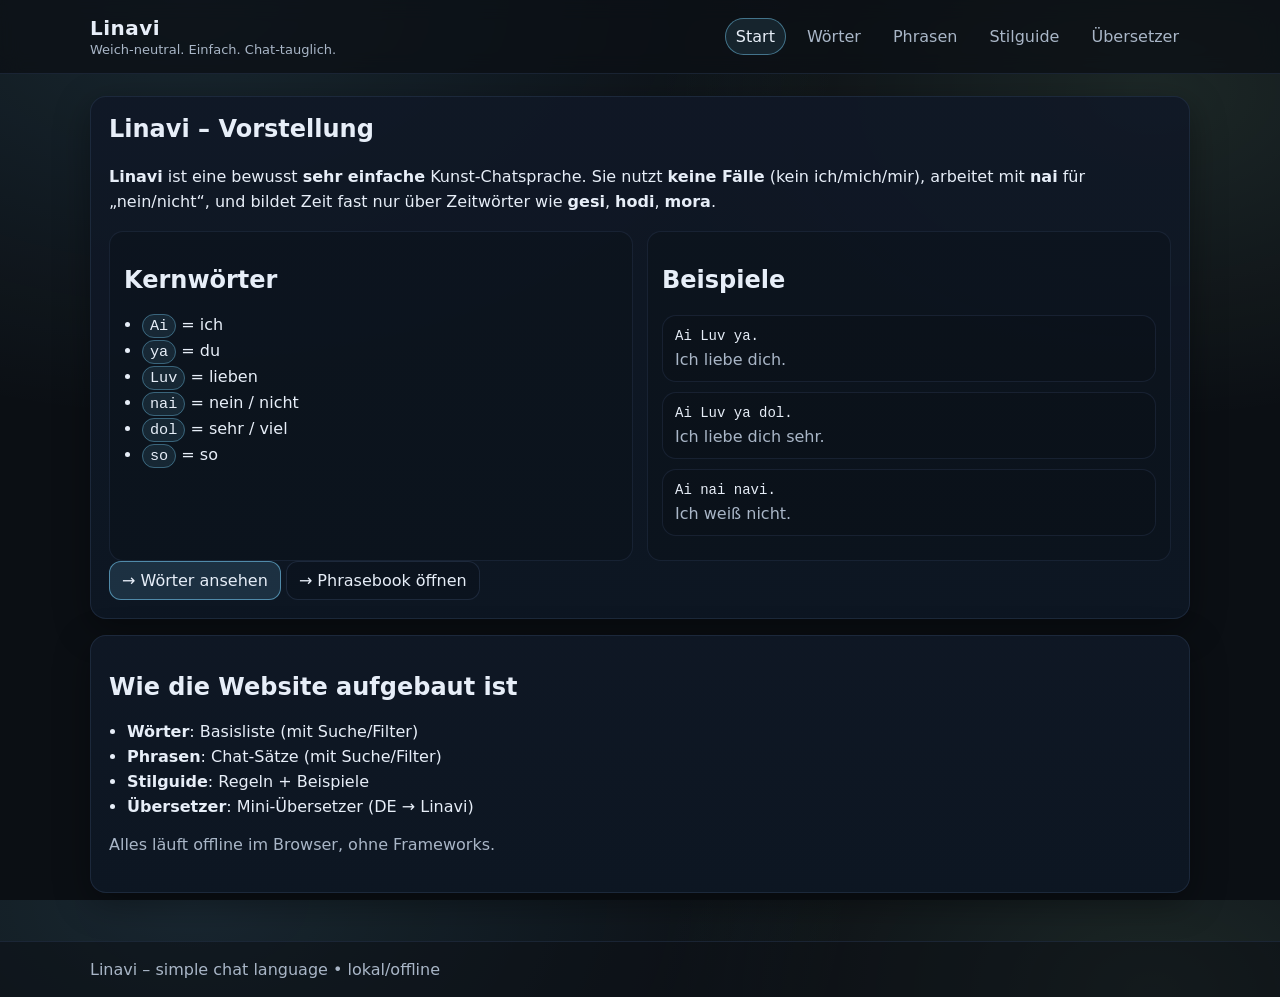
==== index.html @ 2fb3699c "Initial commit: Linavi chat language reference site Co-Authored-By: Claude Sonnet 4.6 <noreply@anthr" ====
<!doctype html>
<html lang="de">
<head>
  <meta charset="utf-8" />
  <meta name="viewport" content="width=device-width,initial-scale=1" />
  <title>Linavi – Eine weiche, einfache Chatsprache</title>
  <link rel="stylesheet" href="styles.css" />
</head>
<body>
  <header class="site-header">
    <div class="wrap">
      <div class="brand">
        <div class="logo">Linavi</div>
        <div class="tag">Weich‑neutral. Einfach. Chat‑tauglich.</div>
      </div>

      <nav class="nav">
        <a class="nav__link is-active" href="index.html">Start</a>
        <a class="nav__link" href="woerter.html">Wörter</a>
        <a class="nav__link" href="phrasen.html">Phrasen</a>
        <a class="nav__link" href="stilguide.html">Stilguide</a>
        <a class="nav__link" href="translate.html">Übersetzer</a>
      </nav>
    </div>
  </header>

  <main class="wrap">
    <section class="card hero">
      <h1>Linavi – Vorstellung</h1>
      <p>
        <strong>Linavi</strong> ist eine bewusst <strong>sehr einfache</strong> Kunst‑Chatsprache.
        Sie nutzt <strong>keine Fälle</strong> (kein ich/mich/mir), arbeitet mit <strong>nai</strong>
        für „nein/nicht“, und bildet Zeit fast nur über Zeitwörter wie <strong>gesi</strong>,
        <strong>hodi</strong>, <strong>mora</strong>.
      </p>

      <div class="grid grid--2">
        <div class="panel">
          <h2>Kernwörter</h2>
          <ul class="list">
            <li><span class="w">Ai</span> = ich</li>
            <li><span class="w">ya</span> = du</li>
            <li><span class="w">Luv</span> = lieben</li>
            <li><span class="w">nai</span> = nein / nicht</li>
            <li><span class="w">dol</span> = sehr / viel</li>
            <li><span class="w">so</span> = so</li>
          </ul>
        </div>

        <div class="panel">
          <h2>Beispiele</h2>
          <div class="example">
            <div class="example__src">Ai Luv ya.</div>
            <div class="example__gloss">Ich liebe dich.</div>
          </div>
          <div class="example">
            <div class="example__src">Ai Luv ya dol.</div>
            <div class="example__gloss">Ich liebe dich sehr.</div>
          </div>
          <div class="example">
            <div class="example__src">Ai nai navi.</div>
            <div class="example__gloss">Ich weiß nicht.</div>
          </div>
        </div>
      </div>

      <div class="cta">
        <a class="btn" href="woerter.html">→ Wörter ansehen</a>
        <a class="btn btn--ghost" href="phrasen.html">→ Phrasebook öffnen</a>
      </div>
    </section>

    <section class="card">
      <h2>Wie die Website aufgebaut ist</h2>
      <ul class="list">
        <li><strong>Wörter</strong>: Basisliste (mit Suche/Filter)</li>
        <li><strong>Phrasen</strong>: Chat‑Sätze (mit Suche/Filter)</li>
        <li><strong>Stilguide</strong>: Regeln + Beispiele</li>
        <li><strong>Übersetzer</strong>: Mini‑Übersetzer (DE → Linavi)</li>
      </ul>
      <p class="muted">Alles läuft offline im Browser, ohne Frameworks.</p>
    </section>
  </main>

  <footer class="site-footer">
    <div class="wrap">
      <span class="muted">Linavi – simple chat language • lokal/offline</span>
    </div>
  </footer>

  <script src="app.js"></script>
</body>
</html>
---- styles.css ----
:root{
  --bg:#0b0f14;
  --card:#101826;
  --card2:#0e1724;
  --text:#e7eef8;
  --muted:#a9b6c7;
  --line:#233146;
  --accent:#7bd6ff;
  --accent2:#b7ffcf;

  --radius:16px;
  --shadow: 0 10px 35px rgba(0,0,0,.35);
  --mono: ui-monospace, SFMono-Regular, Menlo, Monaco, Consolas, "Liberation Mono", "Courier New", monospace;
  --sans: ui-sans-serif, system-ui, -apple-system, Segoe UI, Roboto, Arial, "Noto Sans", "Liberation Sans", sans-serif;
}

*{ box-sizing:border-box; }
html,body{ height:100%; }
body{
  margin:0;
  font-family:var(--sans);
  background: radial-gradient(1100px 700px at 15% 0%, rgba(123,214,255,.12), transparent 60%),
              radial-gradient(900px 600px at 90% 10%, rgba(183,255,207,.10), transparent 55%),
              var(--bg);
  color:var(--text);
}

.wrap{
  width:min(1100px, 92vw);
  margin:0 auto;
}

.site-header{
  position:sticky;
  top:0;
  z-index:20;
  backdrop-filter: blur(10px);
  background: rgba(11,15,20,.75);
  border-bottom: 1px solid rgba(35,49,70,.6);
}

.site-header .wrap{
  padding:16px 0;
  display:flex;
  align-items:center;
  justify-content:space-between;
  gap:16px;
  flex-wrap:wrap;
}

.brand{ display:flex; flex-direction:column; gap:2px; }
.logo{
  font-weight:800;
  letter-spacing:.5px;
  font-size:20px;
}
.tag{ color:var(--muted); font-size:13px; }

.nav{ display:flex; gap:10px; flex-wrap:wrap; }
.nav__link{
  color:var(--muted);
  text-decoration:none;
  padding:8px 10px;
  border:1px solid transparent;
  border-radius:999px;
}
.nav__link:hover{
  color:var(--text);
  border-color: rgba(35,49,70,.8);
  background: rgba(16,24,38,.45);
}
.nav__link.is-active{
  color:var(--text);
  border-color: rgba(123,214,255,.45);
  background: rgba(123,214,255,.10);
}

main.wrap{ padding: 22px 0 32px; }

.card{
  background: linear-gradient(180deg, rgba(16,24,38,.92), rgba(14,23,36,.92));
  border:1px solid rgba(35,49,70,.7);
  border-radius: var(--radius);
  box-shadow: var(--shadow);
  padding:18px;
  margin: 0 0 16px 0;
}

.hero h1{ margin-top:0; }
h1,h2,h3{ line-height:1.2; }
p{ line-height:1.6; }

.muted{ color:var(--muted); }
.small{ font-size: 13px; }

.grid{ display:grid; gap:14px; }
.grid--2{ grid-template-columns: repeat(2, minmax(0,1fr)); }
@media (max-width: 860px){
  .grid--2{ grid-template-columns: 1fr; }
}

.panel{
  background: rgba(11,15,20,.35);
  border: 1px solid rgba(35,49,70,.55);
  border-radius: 14px;
  padding: 14px;
}

.list{ margin: 10px 0 0; padding-left: 18px; }
.list li{ margin: 6px 0; }

.w{
  font-family: var(--mono);
  font-size: .95em;
  padding: 2px 7px;
  border-radius: 999px;
  border: 1px solid rgba(123,214,255,.35);
  background: rgba(123,214,255,.10);
  color: var(--text);
}

.example{
  border: 1px solid rgba(35,49,70,.55);
  background: rgba(11,15,20,.25);
  border-radius: 14px;
  padding: 12px;
  margin: 10px 0;
}
.example__src{
  font-family: var(--mono);
  font-size: 14px;
}
.example__gloss{ color: var(--muted); margin-top: 6px; }

.controls{
  display:flex;
  gap:10px;
  flex-wrap:wrap;
  margin: 12px 0;
}
.input, .select{
  background: rgba(11,15,20,.35);
  border: 1px solid rgba(35,49,70,.75);
  color: var(--text);
  padding: 10px 12px;
  border-radius: 12px;
  outline: none;
}
.input{ flex: 1 1 260px; }
.select{ flex: 0 0 220px; }
.input:focus, .select:focus{
  border-color: rgba(123,214,255,.55);
  box-shadow: 0 0 0 3px rgba(123,214,255,.12);
}

.table-wrap{ overflow:auto; border-radius: 14px; border:1px solid rgba(35,49,70,.55); }
.table{
  width:100%;
  border-collapse:collapse;
  min-width: 720px;
}
.table th, .table td{
  text-align:left;
  padding: 12px 12px;
  border-bottom: 1px solid rgba(35,49,70,.45);
}
.table th{
  position:sticky;
  top:0;
  background: rgba(16,24,38,.95);
  font-size: 13px;
  color: var(--muted);
}
.table td:nth-child(1){ font-family: var(--mono); }
.table tr:hover td{ background: rgba(123,214,255,.06); }

.phrase-list{
  display:grid;
  gap: 10px;
}
.phrase{
  border: 1px solid rgba(35,49,70,.55);
  background: rgba(11,15,20,.25);
  border-radius: 14px;
  padding: 12px;
}
.phrase__top{
  display:flex;
  justify-content:space-between;
  gap:12px;
  flex-wrap:wrap;
}
.phrase__src{
  font-family: var(--mono);
}
.phrase__sec{
  color: var(--muted);
  font-size: 12px;
  border: 1px solid rgba(35,49,70,.6);
  padding: 2px 8px;
  border-radius: 999px;
}
.phrase__gloss{ color: var(--muted); margin-top: 8px; line-height:1.5; }
.phrase__actions{ margin-top: 10px; display:flex; gap:8px; flex-wrap:wrap; }

.btn{
  border: 1px solid rgba(123,214,255,.55);
  background: rgba(123,214,255,.14);
  color: var(--text);
  padding: 9px 12px;
  border-radius: 12px;
  cursor:pointer;
  text-decoration:none;
  display:inline-block;
}
.btn:hover{ background: rgba(123,214,255,.20); }
.btn--ghost{
  border-color: rgba(35,49,70,.75);
  background: rgba(11,15,20,.25);
}
.btn--ghost:hover{
  border-color: rgba(123,214,255,.35);
  background: rgba(123,214,255,.08);
}

.row{
  display:flex;
  align-items:center;
  justify-content:space-between;
  gap:12px;
  flex-wrap:wrap;
}
.row h1{ margin: 0; }
.row__right{ display:flex; gap:10px; flex-wrap:wrap; }

.site-footer{
  border-top: 1px solid rgba(35,49,70,.6);
  padding: 18px 0;
  background: rgba(11,15,20,.55);
}

.prose h2{ margin-top: 18px; }
.prose .rule{
  border-left: 3px solid rgba(183,255,207,.55);
  padding-left: 12px;
  margin: 12px 0;
}
.code{
  font-family: var(--mono);
  background: rgba(11,15,20,.35);
  border: 1px solid rgba(35,49,70,.55);
  border-radius: 12px;
  padding: 10px 12px;
  overflow:auto;
}

.textarea{
  width:100%;
  background: rgba(11,15,20,.35);
  border: 1px solid rgba(35,49,70,.75);
  color: var(--text);
  padding: 10px 12px;
  border-radius: 12px;
  outline: none;
  resize: vertical;
  min-height: 160px;
}
.textarea:focus{
  border-color: rgba(123,214,255,.55);
  box-shadow: 0 0 0 3px rgba(123,214,255,.12);
}
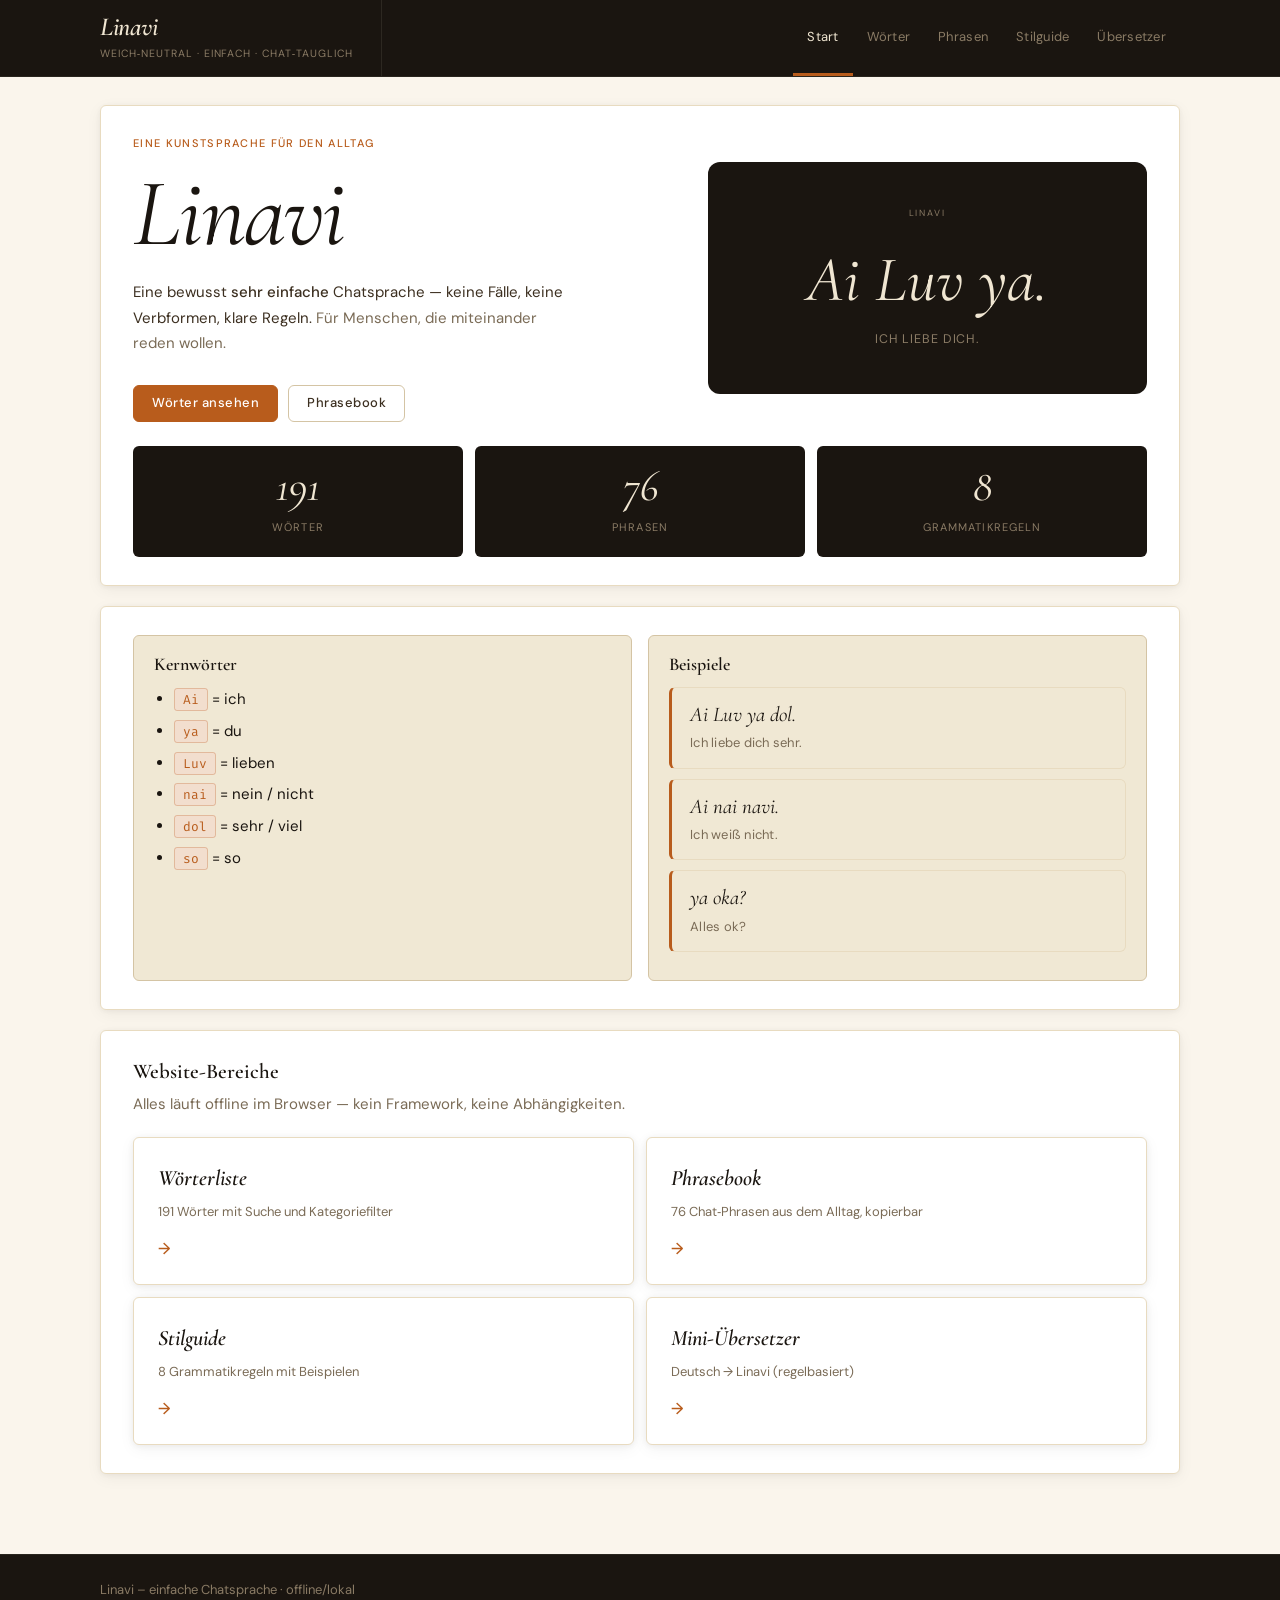
==== commit 20b6f0bf: "redesign: warm editorial theme replacing dark glassmorphism - New palette: cream (#FAF5EC), terracot" ====
--- a/index.html
+++ b/index.html
@@ -11,7 +11,7 @@
     <div class="wrap">
       <div class="brand">
         <div class="logo">Linavi</div>
-        <div class="tag">Weich‑neutral. Einfach. Chat‑tauglich.</div>
+        <div class="tag">Weich‑neutral · Einfach · Chat‑tauglich</div>
       </div>
 
       <nav class="nav">
@@ -25,15 +25,50 @@
   </header>
 
   <main class="wrap">
-    <section class="card hero">
-      <h1>Linavi – Vorstellung</h1>
-      <p>
-        <strong>Linavi</strong> ist eine bewusst <strong>sehr einfache</strong> Kunst‑Chatsprache.
-        Sie nutzt <strong>keine Fälle</strong> (kein ich/mich/mir), arbeitet mit <strong>nai</strong>
-        für „nein/nicht“, und bildet Zeit fast nur über Zeitwörter wie <strong>gesi</strong>,
-        <strong>hodi</strong>, <strong>mora</strong>.
-      </p>
 
+    <!-- HERO -->
+    <section class="card">
+      <div class="hero__layout">
+        <div>
+          <p class="hero__eyebrow">Eine Kunstsprache für den Alltag</p>
+          <h1 class="hero__title">Linavi</h1>
+          <p class="hero__desc">
+            Eine bewusst <strong>sehr einfache</strong> Chatsprache —
+            keine Fälle, keine Verbformen, klare Regeln.
+            <span class="muted">Für Menschen, die miteinander reden wollen.</span>
+          </p>
+          <div class="cta">
+            <a class="btn" href="woerter.html">Wörter ansehen</a>
+            <a class="btn btn--ghost" href="phrasen.html">Phrasebook</a>
+          </div>
+        </div>
+        <div>
+          <div class="hero__specimen" aria-hidden="true">
+            <div class="hero__specimen-phrase">Ai Luv ya.</div>
+            <div class="hero__specimen-gloss">ich liebe dich.</div>
+          </div>
+        </div>
+      </div>
+
+      <!-- Stats -->
+      <div class="stats">
+        <div class="stat">
+          <span class="stat__num">191</span>
+          <span class="stat__label">Wörter</span>
+        </div>
+        <div class="stat">
+          <span class="stat__num">76</span>
+          <span class="stat__label">Phrasen</span>
+        </div>
+        <div class="stat">
+          <span class="stat__num">8</span>
+          <span class="stat__label">Grammatikregeln</span>
+        </div>
+      </div>
+    </section>
+
+    <!-- Quick intro -->
+    <section class="card">
       <div class="grid grid--2">
         <div class="panel">
           <h2>Kernwörter</h2>
@@ -50,10 +85,6 @@
         <div class="panel">
           <h2>Beispiele</h2>
           <div class="example">
-            <div class="example__src">Ai Luv ya.</div>
-            <div class="example__gloss">Ich liebe dich.</div>
-          </div>
-          <div class="example">
             <div class="example__src">Ai Luv ya dol.</div>
             <div class="example__gloss">Ich liebe dich sehr.</div>
           </div>
@@ -61,33 +92,50 @@
             <div class="example__src">Ai nai navi.</div>
             <div class="example__gloss">Ich weiß nicht.</div>
           </div>
+          <div class="example">
+            <div class="example__src">ya oka?</div>
+            <div class="example__gloss">Alles ok?</div>
+          </div>
         </div>
-      </div>
-
-      <div class="cta">
-        <a class="btn" href="woerter.html">→ Wörter ansehen</a>
-        <a class="btn btn--ghost" href="phrasen.html">→ Phrasebook öffnen</a>
       </div>
     </section>
 
+    <!-- Navigation cards -->
     <section class="card">
-      <h2>Wie die Website aufgebaut ist</h2>
-      <ul class="list">
-        <li><strong>Wörter</strong>: Basisliste (mit Suche/Filter)</li>
-        <li><strong>Phrasen</strong>: Chat‑Sätze (mit Suche/Filter)</li>
-        <li><strong>Stilguide</strong>: Regeln + Beispiele</li>
-        <li><strong>Übersetzer</strong>: Mini‑Übersetzer (DE → Linavi)</li>
-      </ul>
-      <p class="muted">Alles läuft offline im Browser, ohne Frameworks.</p>
+      <h2>Website‑Bereiche</h2>
+      <p class="muted" style="margin-bottom:20px">Alles läuft offline im Browser — kein Framework, keine Abhängigkeiten.</p>
+      <div class="nav-cards">
+        <a class="nav-card" href="woerter.html">
+          <div class="nav-card__title">Wörterliste</div>
+          <div class="nav-card__desc">191 Wörter mit Suche und Kategoriefilter</div>
+          <div class="nav-card__arrow">→</div>
+        </a>
+        <a class="nav-card" href="phrasen.html">
+          <div class="nav-card__title">Phrasebook</div>
+          <div class="nav-card__desc">76 Chat‑Phrasen aus dem Alltag, kopierbar</div>
+          <div class="nav-card__arrow">→</div>
+        </a>
+        <a class="nav-card" href="stilguide.html">
+          <div class="nav-card__title">Stilguide</div>
+          <div class="nav-card__desc">8 Grammatikregeln mit Beispielen</div>
+          <div class="nav-card__arrow">→</div>
+        </a>
+        <a class="nav-card" href="translate.html">
+          <div class="nav-card__title">Mini‑Übersetzer</div>
+          <div class="nav-card__desc">Deutsch → Linavi (regelbasiert)</div>
+          <div class="nav-card__arrow">→</div>
+        </a>
+      </div>
     </section>
+
   </main>
 
   <footer class="site-footer">
     <div class="wrap">
-      <span class="muted">Linavi – simple chat language • lokal/offline</span>
+      <span class="muted">Linavi – einfache Chatsprache · offline/lokal</span>
     </div>
   </footer>
 
   <script src="app.js"></script>
 </body>
-</html>+</html>
--- a/styles.css
+++ b/styles.css
@@ -1,271 +1,580 @@
-:root{
-  --bg:#0b0f14;
-  --card:#101826;
-  --card2:#0e1724;
-  --text:#e7eef8;
-  --muted:#a9b6c7;
-  --line:#233146;
-  --accent:#7bd6ff;
-  --accent2:#b7ffcf;
-
-  --radius:16px;
-  --shadow: 0 10px 35px rgba(0,0,0,.35);
-  --mono: ui-monospace, SFMono-Regular, Menlo, Monaco, Consolas, "Liberation Mono", "Courier New", monospace;
-  --sans: ui-sans-serif, system-ui, -apple-system, Segoe UI, Roboto, Arial, "Noto Sans", "Liberation Sans", sans-serif;
-}
-
-*{ box-sizing:border-box; }
-html,body{ height:100%; }
-body{
-  margin:0;
-  font-family:var(--sans);
-  background: radial-gradient(1100px 700px at 15% 0%, rgba(123,214,255,.12), transparent 60%),
-              radial-gradient(900px 600px at 90% 10%, rgba(183,255,207,.10), transparent 55%),
-              var(--bg);
-  color:var(--text);
-}
-
-.wrap{
-  width:min(1100px, 92vw);
-  margin:0 auto;
-}
-
-.site-header{
-  position:sticky;
-  top:0;
-  z-index:20;
-  backdrop-filter: blur(10px);
-  background: rgba(11,15,20,.75);
-  border-bottom: 1px solid rgba(35,49,70,.6);
-}
-
-.site-header .wrap{
-  padding:16px 0;
-  display:flex;
-  align-items:center;
-  justify-content:space-between;
-  gap:16px;
-  flex-wrap:wrap;
-}
-
-.brand{ display:flex; flex-direction:column; gap:2px; }
-.logo{
-  font-weight:800;
-  letter-spacing:.5px;
-  font-size:20px;
-}
-.tag{ color:var(--muted); font-size:13px; }
-
-.nav{ display:flex; gap:10px; flex-wrap:wrap; }
-.nav__link{
-  color:var(--muted);
-  text-decoration:none;
-  padding:8px 10px;
-  border:1px solid transparent;
-  border-radius:999px;
-}
-.nav__link:hover{
-  color:var(--text);
-  border-color: rgba(35,49,70,.8);
-  background: rgba(16,24,38,.45);
-}
-.nav__link.is-active{
-  color:var(--text);
-  border-color: rgba(123,214,255,.45);
-  background: rgba(123,214,255,.10);
-}
-
-main.wrap{ padding: 22px 0 32px; }
-
-.card{
-  background: linear-gradient(180deg, rgba(16,24,38,.92), rgba(14,23,36,.92));
-  border:1px solid rgba(35,49,70,.7);
+/* Linavi – Warm Editorial Redesign */
+
+/* ---------- FONTS ---------- */
+@import url('https://fonts.googleapis.com/css2?family=Cormorant+Garamond:ital,wght@0,400;0,600;1,300;1,400;1,600&family=DM+Sans:ital,opsz,wght@0,9..40,300;0,9..40,400;0,9..40,500;1,9..40,300&family=Fira+Code:wght@400;500&display=optional');
+
+/* ---------- TOKENS ---------- */
+:root {
+  /* Palette – warm cream & terracotta */
+  --bg:         #FAF5EC;
+  --bg-alt:     #F0E8D4;
+  --bg-panel:   #EDE2CA;
+  --ink:        #1A1510;
+  --ink-2:      #3C2F20;
+  --muted:      #7A6B56;
+  --accent:     #B85C1C;
+  --accent-lt:  #F2DECE;
+  --gold:       #C2941A;
+  --gold-lt:    #F5EAC8;
+  --border:     #D4C4A4;
+  --border-lt:  #E8DBC0;
+
+  /* Dark zones – header & footer */
+  --dk-bg:      #1A1510;
+  --dk-bg-2:    #231D16;
+  --dk-text:    #F0E6D2;
+  --dk-muted:   #8A7B65;
+
+  /* Typography */
+  --serif:  'Cormorant Garamond', Georgia, 'Times New Roman', serif;
+  --sans:   'DM Sans', -apple-system, BlinkMacSystemFont, 'Segoe UI', Arial, sans-serif;
+  --mono:   'Fira Code', 'Cascadia Code', 'Courier New', ui-monospace, monospace;
+
+  /* Utilities */
+  --radius:     6px;
+  --shadow:     0 1px 6px rgba(26,21,16,.06), 0 4px 16px rgba(26,21,16,.05);
+  --shadow-lg:  0 8px 32px rgba(26,21,16,.10);
+}
+
+/* ---------- RESET ---------- */
+*, *::before, *::after { box-sizing: border-box; }
+html, body { height: 100%; }
+body {
+  margin: 0;
+  font-family: var(--sans);
+  background: var(--bg);
+  color: var(--ink);
+  font-size: 15px;
+  line-height: 1.65;
+  -webkit-font-smoothing: antialiased;
+}
+
+/* ---------- LAYOUT ---------- */
+.wrap {
+  width: min(1080px, 92vw);
+  margin: 0 auto;
+}
+
+/* ---------- HEADER ---------- */
+.site-header {
+  background: var(--dk-bg);
+  position: sticky;
+  top: 0;
+  z-index: 20;
+  border-bottom: 1px solid rgba(240,230,210,.07);
+}
+.site-header .wrap {
+  display: flex;
+  align-items: stretch;
+  justify-content: space-between;
+  flex-wrap: wrap;
+}
+.brand {
+  display: flex;
+  flex-direction: column;
+  justify-content: center;
+  gap: 2px;
+  padding: 14px 28px 14px 0;
+  border-right: 1px solid rgba(240,230,210,.09);
+}
+.logo {
+  font-family: var(--serif);
+  font-style: italic;
+  font-weight: 600;
+  font-size: 26px;
+  color: var(--dk-text);
+  letter-spacing: -.01em;
+  line-height: 1;
+}
+.tag {
+  font-size: 10.5px;
+  letter-spacing: .09em;
+  text-transform: uppercase;
+  color: var(--dk-muted);
+  margin-top: 3px;
+}
+.nav {
+  display: flex;
+  align-items: stretch;
+  flex-wrap: wrap;
+}
+.nav__link {
+  font-size: 13px;
+  letter-spacing: .02em;
+  color: var(--dk-muted);
+  text-decoration: none;
+  padding: 0 14px;
+  display: flex;
+  align-items: center;
+  border-bottom: 3px solid transparent;
+  transition: color .15s, border-color .2s;
+}
+.nav__link:hover { color: var(--dk-text); }
+.nav__link.is-active {
+  color: var(--dk-text);
+  border-bottom-color: var(--accent);
+}
+
+/* ---------- MAIN ---------- */
+main.wrap {
+  padding: 28px 0 60px;
+  animation: page-in .38s ease both;
+}
+@keyframes page-in {
+  from { opacity: 0; transform: translateY(14px); }
+  to   { opacity: 1; transform: translateY(0); }
+}
+
+/* ---------- CARD ---------- */
+.card {
+  background: #fff;
+  border: 1px solid var(--border-lt);
   border-radius: var(--radius);
   box-shadow: var(--shadow);
-  padding:18px;
-  margin: 0 0 16px 0;
-}
-
-.hero h1{ margin-top:0; }
-h1,h2,h3{ line-height:1.2; }
-p{ line-height:1.6; }
-
-.muted{ color:var(--muted); }
-.small{ font-size: 13px; }
-
-.grid{ display:grid; gap:14px; }
-.grid--2{ grid-template-columns: repeat(2, minmax(0,1fr)); }
-@media (max-width: 860px){
-  .grid--2{ grid-template-columns: 1fr; }
-}
-
-.panel{
-  background: rgba(11,15,20,.35);
-  border: 1px solid rgba(35,49,70,.55);
-  border-radius: 14px;
-  padding: 14px;
-}
-
-.list{ margin: 10px 0 0; padding-left: 18px; }
-.list li{ margin: 6px 0; }
-
-.w{
+  padding: 28px 32px;
+  margin-bottom: 20px;
+}
+@media (max-width: 600px) {
+  .card { padding: 18px 16px; }
+}
+
+/* ---------- TYPOGRAPHY ---------- */
+h1, h2, h3 {
+  font-family: var(--serif);
+  line-height: 1.2;
+  font-weight: 600;
+}
+h1 { font-size: clamp(26px, 3.5vw, 36px); margin: 0 0 12px; font-style: italic; }
+h2 { font-size: 21px; margin: 0 0 8px; }
+h3 { font-size: 17px; margin: 0 0 6px; }
+p { line-height: 1.65; margin: 0 0 12px; }
+p:last-child { margin-bottom: 0; }
+strong { font-weight: 500; }
+.muted { color: var(--muted); }
+.small { font-size: 13px; }
+
+/* ---------- WORD BADGE ---------- */
+.w {
   font-family: var(--mono);
-  font-size: .95em;
-  padding: 2px 7px;
-  border-radius: 999px;
-  border: 1px solid rgba(123,214,255,.35);
-  background: rgba(123,214,255,.10);
-  color: var(--text);
-}
-
-.example{
-  border: 1px solid rgba(35,49,70,.55);
-  background: rgba(11,15,20,.25);
-  border-radius: 14px;
-  padding: 12px;
+  font-size: .86em;
+  padding: 2px 8px;
+  border-radius: 3px;
+  border: 1px solid rgba(184,92,28,.28);
+  background: var(--accent-lt);
+  color: var(--accent);
+}
+
+/* ---------- EXAMPLE BLOCKS ---------- */
+.example {
+  border: 1px solid var(--border-lt);
+  background: var(--bg-alt);
+  border-radius: var(--radius);
+  padding: 14px 18px;
   margin: 10px 0;
-}
-.example__src{
-  font-family: var(--mono);
-  font-size: 14px;
-}
-.example__gloss{ color: var(--muted); margin-top: 6px; }
-
-.controls{
-  display:flex;
-  gap:10px;
-  flex-wrap:wrap;
-  margin: 12px 0;
-}
-.input, .select{
-  background: rgba(11,15,20,.35);
-  border: 1px solid rgba(35,49,70,.75);
-  color: var(--text);
-  padding: 10px 12px;
-  border-radius: 12px;
-  outline: none;
-}
-.input{ flex: 1 1 260px; }
-.select{ flex: 0 0 220px; }
-.input:focus, .select:focus{
-  border-color: rgba(123,214,255,.55);
-  box-shadow: 0 0 0 3px rgba(123,214,255,.12);
-}
-
-.table-wrap{ overflow:auto; border-radius: 14px; border:1px solid rgba(35,49,70,.55); }
-.table{
-  width:100%;
-  border-collapse:collapse;
-  min-width: 720px;
-}
-.table th, .table td{
-  text-align:left;
-  padding: 12px 12px;
-  border-bottom: 1px solid rgba(35,49,70,.45);
-}
-.table th{
-  position:sticky;
-  top:0;
-  background: rgba(16,24,38,.95);
+  border-left: 3px solid var(--accent);
+}
+.example__src {
+  font-family: var(--serif);
+  font-style: italic;
+  font-size: 21px;
+  line-height: 1.2;
+  color: var(--ink);
+}
+.example__gloss {
   font-size: 13px;
   color: var(--muted);
-}
-.table td:nth-child(1){ font-family: var(--mono); }
-.table tr:hover td{ background: rgba(123,214,255,.06); }
-
-.phrase-list{
-  display:grid;
+  margin-top: 5px;
+  letter-spacing: .02em;
+}
+
+/* ---------- GRID ---------- */
+.grid { display: grid; gap: 16px; }
+.grid--2 { grid-template-columns: repeat(2, minmax(0,1fr)); }
+.grid--3 { grid-template-columns: repeat(3, minmax(0,1fr)); }
+@media (max-width: 860px) {
+  .grid--2, .grid--3 { grid-template-columns: 1fr; }
+}
+
+/* ---------- PANEL ---------- */
+.panel {
+  background: var(--bg-alt);
+  border: 1px solid var(--border);
+  border-radius: var(--radius);
+  padding: 18px 20px;
+}
+.panel h2 { font-size: 18px; margin-bottom: 12px; }
+
+/* ---------- HERO (index page) ---------- */
+.hero__layout {
+  display: grid;
+  grid-template-columns: 1.2fr 1fr;
+  gap: 48px;
+  align-items: center;
+  margin-bottom: 24px;
+}
+.hero__eyebrow {
+  font-size: 11px;
+  letter-spacing: .12em;
+  text-transform: uppercase;
+  color: var(--accent);
+  font-weight: 500;
+  margin-bottom: 14px;
+}
+.hero__title {
+  font-family: var(--serif);
+  font-style: italic;
+  font-weight: 400;
+  font-size: clamp(52px, 7.5vw, 96px);
+  line-height: 1.0;
+  color: var(--ink);
+  margin: 0 0 18px;
+  letter-spacing: -.02em;
+}
+.hero__desc {
+  font-size: 15px;
+  line-height: 1.7;
+  color: var(--ink-2);
+  max-width: 440px;
+  margin-bottom: 28px;
+}
+.hero__specimen {
+  background: var(--dk-bg);
+  border-radius: 12px;
+  padding: 44px 40px;
+  text-align: center;
+  position: relative;
+}
+.hero__specimen::before {
+  content: 'LINAVI';
+  display: block;
+  font-size: 9px;
+  letter-spacing: .22em;
+  color: var(--dk-muted);
+  text-transform: uppercase;
+  margin-bottom: 24px;
+}
+.hero__specimen-phrase {
+  font-family: var(--serif);
+  font-style: italic;
+  font-weight: 400;
+  font-size: clamp(36px, 5vw, 64px);
+  color: var(--dk-text);
+  line-height: 1.1;
+  margin-bottom: 14px;
+}
+.hero__specimen-gloss {
+  font-size: 12.5px;
+  color: var(--dk-muted);
+  letter-spacing: .07em;
+  text-transform: uppercase;
+}
+@media (max-width: 720px) {
+  .hero__layout {
+    grid-template-columns: 1fr;
+    gap: 28px;
+  }
+  .hero__specimen { order: -1; padding: 28px 24px; }
+  .hero__title { font-size: clamp(48px, 12vw, 72px); }
+}
+
+/* ---------- STATS ROW ---------- */
+.stats {
+  display: grid;
+  grid-template-columns: repeat(3, 1fr);
+  gap: 12px;
+  margin-top: 16px;
+}
+.stat {
+  background: var(--dk-bg);
+  border-radius: var(--radius);
+  padding: 18px 20px;
+  text-align: center;
+}
+.stat__num {
+  display: block;
+  font-family: var(--serif);
+  font-style: italic;
+  font-size: 44px;
+  font-weight: 400;
+  color: var(--dk-text);
+  line-height: 1;
+  margin-bottom: 6px;
+}
+.stat__label {
+  font-size: 11px;
+  letter-spacing: .1em;
+  text-transform: uppercase;
+  color: var(--dk-muted);
+}
+@media (max-width: 540px) {
+  .stats { grid-template-columns: 1fr; }
+}
+
+/* ---------- NAV CARDS (index) ---------- */
+.nav-cards {
+  display: grid;
+  grid-template-columns: repeat(2, 1fr);
+  gap: 12px;
+}
+.nav-card {
+  background: #fff;
+  border: 1px solid var(--border-lt);
+  border-radius: var(--radius);
+  padding: 22px 24px;
+  text-decoration: none;
+  color: var(--ink);
+  box-shadow: var(--shadow);
+  display: block;
+  transition: transform .12s ease, box-shadow .12s ease, border-color .12s ease;
+}
+.nav-card:hover {
+  transform: translateY(-2px);
+  box-shadow: var(--shadow-lg);
+  border-color: var(--border);
+}
+.nav-card__title {
+  font-family: var(--serif);
+  font-style: italic;
+  font-size: 22px;
+  font-weight: 600;
+  color: var(--ink);
+  margin-bottom: 6px;
+}
+.nav-card__desc {
+  font-size: 13px;
+  color: var(--muted);
+  line-height: 1.5;
+}
+.nav-card__arrow {
+  margin-top: 14px;
+  font-size: 16px;
+  color: var(--accent);
+  font-weight: 500;
+}
+@media (max-width: 600px) {
+  .nav-cards { grid-template-columns: 1fr; }
+}
+
+/* ---------- CTA ---------- */
+.cta {
+  display: flex;
   gap: 10px;
-}
-.phrase{
-  border: 1px solid rgba(35,49,70,.55);
-  background: rgba(11,15,20,.25);
-  border-radius: 14px;
-  padding: 12px;
-}
-.phrase__top{
-  display:flex;
-  justify-content:space-between;
-  gap:12px;
-  flex-wrap:wrap;
-}
-.phrase__src{
+  flex-wrap: wrap;
+}
+
+/* ---------- LISTS ---------- */
+.list { margin: 10px 0 0; padding-left: 20px; }
+.list li { margin: 7px 0; }
+
+/* ---------- CONTROLS (search / filter) ---------- */
+.controls {
+  display: flex;
+  gap: 10px;
+  flex-wrap: wrap;
+  margin: 14px 0;
+}
+.input, .select {
+  background: #fff;
+  border: 1px solid var(--border);
+  color: var(--ink);
+  padding: 10px 14px;
+  border-radius: var(--radius);
+  outline: none;
+  font-family: var(--sans);
+  font-size: 14px;
+  transition: border-color .15s, box-shadow .15s;
+}
+.input  { flex: 1 1 260px; }
+.select { flex: 0 0 220px; }
+.input:focus, .select:focus {
+  border-color: var(--accent);
+  box-shadow: 0 0 0 3px var(--accent-lt);
+}
+
+/* ---------- TABLE ---------- */
+.table-wrap {
+  overflow: auto;
+  border-radius: var(--radius);
+  border: 1px solid var(--border);
+  margin-top: 12px;
+}
+.table {
+  width: 100%;
+  border-collapse: collapse;
+  min-width: 680px;
+}
+.table th, .table td {
+  text-align: left;
+  padding: 11px 14px;
+  border-bottom: 1px solid var(--border-lt);
+}
+.table th {
+  position: sticky;
+  top: 0;
+  background: var(--bg-alt);
+  font-size: 11px;
+  letter-spacing: .08em;
+  text-transform: uppercase;
+  color: var(--muted);
+  border-bottom-color: var(--border);
+  font-weight: 500;
+}
+.table td:nth-child(1) { font-family: var(--mono); font-size: 13.5px; }
+.table tr:last-child td { border-bottom: none; }
+.table tr:hover td { background: var(--bg-alt); }
+
+/* ---------- PHRASE CARDS ---------- */
+.phrase-list { display: grid; gap: 10px; }
+.phrase {
+  border: 1px solid var(--border-lt);
+  background: #fff;
+  border-radius: var(--radius);
+  padding: 14px 18px;
+  border-left: 3px solid var(--accent);
+  transition: border-left-color .15s;
+}
+.phrase:hover { border-left-color: var(--gold); }
+.phrase__top {
+  display: flex;
+  justify-content: space-between;
+  gap: 12px;
+  flex-wrap: wrap;
+  align-items: baseline;
+}
+.phrase__src {
+  font-family: var(--serif);
+  font-style: italic;
+  font-size: 20px;
+  color: var(--ink);
+  line-height: 1.2;
+}
+.phrase__sec {
+  font-size: 11px;
+  letter-spacing: .08em;
+  text-transform: uppercase;
+  color: var(--muted);
+  background: var(--bg-alt);
+  border: 1px solid var(--border);
+  padding: 2px 8px;
+  border-radius: 3px;
+  white-space: nowrap;
+  flex-shrink: 0;
+}
+.phrase__gloss {
+  font-size: 13px;
+  color: var(--muted);
+  margin-top: 6px;
+  line-height: 1.5;
+}
+.phrase__actions {
+  margin-top: 10px;
+  display: flex;
+  gap: 8px;
+  flex-wrap: wrap;
+}
+
+/* ---------- BUTTONS ---------- */
+.btn {
+  font-family: var(--sans);
+  font-size: 13px;
+  font-weight: 500;
+  letter-spacing: .04em;
+  border: 1px solid var(--accent);
+  background: var(--accent);
+  color: #fff;
+  padding: 9px 18px;
+  border-radius: var(--radius);
+  cursor: pointer;
+  text-decoration: none;
+  display: inline-block;
+  line-height: 1.3;
+  transition: background .13s, border-color .13s;
+}
+.btn:hover {
+  background: #9C4E16;
+  border-color: #9C4E16;
+}
+.btn--ghost {
+  background: transparent;
+  color: var(--ink-2);
+  border-color: var(--border);
+}
+.btn--ghost:hover {
+  background: var(--bg-alt);
+  border-color: var(--border);
+  color: var(--ink);
+}
+
+/* ---------- ROW UTILITY ---------- */
+.row {
+  display: flex;
+  align-items: center;
+  justify-content: space-between;
+  gap: 12px;
+  flex-wrap: wrap;
+  margin-bottom: 14px;
+}
+.row h1 { margin: 0; }
+.row__right { display: flex; gap: 10px; flex-wrap: wrap; }
+
+/* ---------- PROSE / STYLE GUIDE ---------- */
+.prose h2 { margin-top: 24px; font-size: 20px; }
+.prose .rule {
+  border-left: 3px solid var(--accent);
+  padding-left: 20px;
+  margin: 20px 0;
+}
+.code {
   font-family: var(--mono);
-}
-.phrase__sec{
-  color: var(--muted);
-  font-size: 12px;
-  border: 1px solid rgba(35,49,70,.6);
-  padding: 2px 8px;
-  border-radius: 999px;
-}
-.phrase__gloss{ color: var(--muted); margin-top: 8px; line-height:1.5; }
-.phrase__actions{ margin-top: 10px; display:flex; gap:8px; flex-wrap:wrap; }
-
-.btn{
-  border: 1px solid rgba(123,214,255,.55);
-  background: rgba(123,214,255,.14);
-  color: var(--text);
-  padding: 9px 12px;
-  border-radius: 12px;
-  cursor:pointer;
-  text-decoration:none;
-  display:inline-block;
-}
-.btn:hover{ background: rgba(123,214,255,.20); }
-.btn--ghost{
-  border-color: rgba(35,49,70,.75);
-  background: rgba(11,15,20,.25);
-}
-.btn--ghost:hover{
-  border-color: rgba(123,214,255,.35);
-  background: rgba(123,214,255,.08);
-}
-
-.row{
-  display:flex;
-  align-items:center;
-  justify-content:space-between;
-  gap:12px;
-  flex-wrap:wrap;
-}
-.row h1{ margin: 0; }
-.row__right{ display:flex; gap:10px; flex-wrap:wrap; }
-
-.site-footer{
-  border-top: 1px solid rgba(35,49,70,.6);
-  padding: 18px 0;
-  background: rgba(11,15,20,.55);
-}
-
-.prose h2{ margin-top: 18px; }
-.prose .rule{
-  border-left: 3px solid rgba(183,255,207,.55);
-  padding-left: 12px;
-  margin: 12px 0;
-}
-.code{
-  font-family: var(--mono);
-  background: rgba(11,15,20,.35);
-  border: 1px solid rgba(35,49,70,.55);
-  border-radius: 12px;
-  padding: 10px 12px;
-  overflow:auto;
-}
-
-.textarea{
-  width:100%;
-  background: rgba(11,15,20,.35);
-  border: 1px solid rgba(35,49,70,.75);
-  color: var(--text);
-  padding: 10px 12px;
-  border-radius: 12px;
+  font-size: 13.5px;
+  background: var(--bg-alt);
+  border: 1px solid var(--border);
+  border-radius: var(--radius);
+  padding: 12px 16px;
+  overflow: auto;
+  white-space: pre;
+  line-height: 1.6;
+  color: var(--ink);
+}
+
+/* Translator output — display as a specimen */
+#aiOut.code {
+  font-family: var(--serif);
+  font-style: italic;
+  font-size: clamp(22px, 3vw, 32px);
+  white-space: pre-wrap;
+  line-height: 1.3;
+  background: var(--bg-alt);
+}
+
+/* ---------- TEXTAREA ---------- */
+.textarea {
+  width: 100%;
+  background: #fff;
+  border: 1px solid var(--border);
+  color: var(--ink);
+  padding: 12px 14px;
+  border-radius: var(--radius);
   outline: none;
   resize: vertical;
   min-height: 160px;
-}
-.textarea:focus{
-  border-color: rgba(123,214,255,.55);
-  box-shadow: 0 0 0 3px rgba(123,214,255,.12);
-}+  font-family: var(--sans);
+  font-size: 14px;
+  line-height: 1.6;
+  transition: border-color .15s, box-shadow .15s;
+}
+.textarea:focus {
+  border-color: var(--accent);
+  box-shadow: 0 0 0 3px var(--accent-lt);
+}
+
+/* ---------- FOOTER ---------- */
+.site-footer {
+  background: var(--dk-bg);
+  border-top: 1px solid rgba(240,230,210,.07);
+  padding: 22px 0;
+}
+.site-footer .muted {
+  color: var(--dk-muted);
+  font-size: 13px;
+}
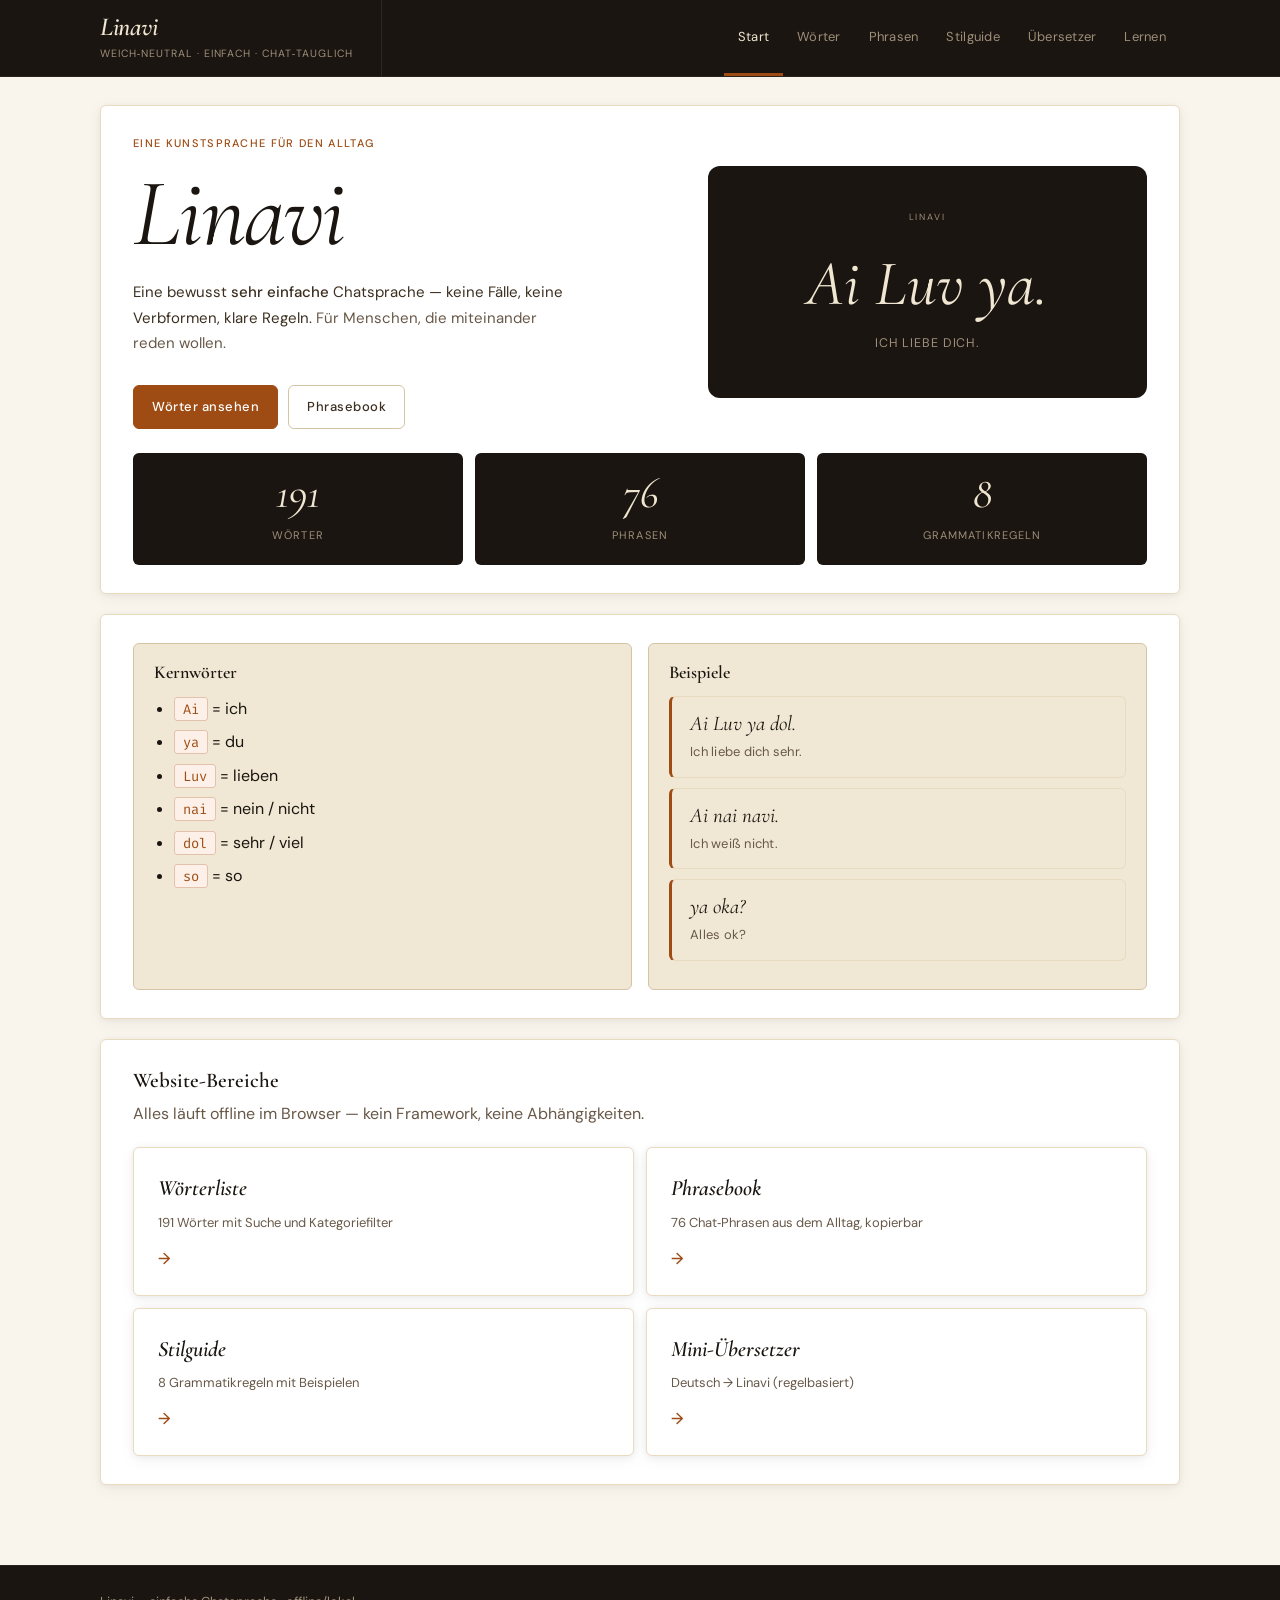
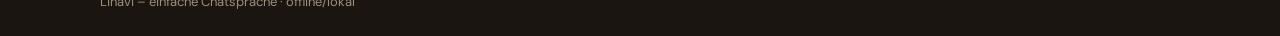
==== commit b7cbe3d5: "feature: add flashcard learning page (lernen.html) Anki-style spaced-repetition page with shuffle, s" ====
--- a/index.html
+++ b/index.html
@@ -20,6 +20,7 @@
         <a class="nav__link" href="phrasen.html">Phrasen</a>
         <a class="nav__link" href="stilguide.html">Stilguide</a>
         <a class="nav__link" href="translate.html">Übersetzer</a>
+        <a class="nav__link" href="lernen.html">Lernen</a>
       </nav>
     </div>
   </header>
--- a/styles.css
+++ b/styles.css
@@ -11,9 +11,9 @@
   --bg-panel:   #EDE2CA;
   --ink:        #1A1510;
   --ink-2:      #3C2F20;
-  --muted:      #7A6B56;
-  --accent:     #B85C1C;
-  --accent-lt:  #F2DECE;
+  --muted:      #685848;   /* darkened: 5.4:1 on --bg */
+  --accent:     #9E4C14;   /* darkened: white text 5.3:1 */
+  --accent-lt:  #FDF0E8;   /* lightened: badge text 4.7:1 */
   --gold:       #C2941A;
   --gold-lt:    #F5EAC8;
   --border:     #D4C4A4;
@@ -23,7 +23,7 @@
   --dk-bg:      #1A1510;
   --dk-bg-2:    #231D16;
   --dk-text:    #F0E6D2;
-  --dk-muted:   #8A7B65;
+  --dk-muted:   #9E8E7A;   /* lightened: 5.5:1 on --dk-bg */
 
   /* Typography */
   --serif:  'Cormorant Garamond', Georgia, 'Times New Roman', serif;
@@ -44,7 +44,7 @@
   font-family: var(--sans);
   background: var(--bg);
   color: var(--ink);
-  font-size: 15px;
+  font-size: 16px;
   line-height: 1.65;
   -webkit-font-smoothing: antialiased;
 }
@@ -159,7 +159,7 @@
   font-size: .86em;
   padding: 2px 8px;
   border-radius: 3px;
-  border: 1px solid rgba(184,92,28,.28);
+  border: 1px solid rgba(158,76,20,.28);
   background: var(--accent-lt);
   color: var(--accent);
 }
@@ -381,7 +381,7 @@
   border-radius: var(--radius);
   outline: none;
   font-family: var(--sans);
-  font-size: 14px;
+  font-size: 16px;    /* 16px prevents iOS auto-zoom */
   transition: border-color .15s, box-shadow .15s;
 }
 .input  { flex: 1 1 260px; }
@@ -486,13 +486,16 @@
   border-radius: var(--radius);
   cursor: pointer;
   text-decoration: none;
-  display: inline-block;
+  display: inline-flex;
+  align-items: center;
+  justify-content: center;
+  min-height: 44px;   /* touch target ≥44px */
   line-height: 1.3;
   transition: background .13s, border-color .13s;
 }
 .btn:hover {
-  background: #9C4E16;
-  border-color: #9C4E16;
+  background: #7E3C0A;
+  border-color: #7E3C0A;
 }
 .btn--ghost {
   background: transparent;
@@ -559,7 +562,7 @@
   resize: vertical;
   min-height: 160px;
   font-family: var(--sans);
-  font-size: 14px;
+  font-size: 16px;    /* 16px prevents iOS auto-zoom */
   line-height: 1.6;
   transition: border-color .15s, box-shadow .15s;
 }
@@ -578,3 +581,267 @@
   color: var(--dk-muted);
   font-size: 13px;
 }
+
+/* ---------- ADD WORD FORM ---------- */
+.add-word-box {
+  margin: 14px 0;
+  border: 1px solid var(--border);
+  border-radius: var(--radius);
+  background: var(--bg-alt);
+  overflow: hidden;
+}
+.add-word-box summary {
+  padding: 10px 14px;
+  cursor: pointer;
+  font-size: 13px;
+  font-weight: 500;
+  color: var(--accent);
+  list-style: none;
+  user-select: none;
+  display: flex;
+  align-items: center;
+  gap: 8px;
+}
+.add-word-box summary::-webkit-details-marker { display: none; }
+.add-word-box summary::before {
+  content: '▸';
+  font-size: 10px;
+  display: inline-block;
+  transition: transform .15s;
+}
+.add-word-box[open] summary {
+  border-bottom: 1px solid var(--border);
+}
+.add-word-box[open] summary::before {
+  transform: rotate(90deg);
+}
+.add-word-form {
+  display: flex;
+  gap: 10px;
+  flex-wrap: wrap;
+  padding: 14px;
+  align-items: flex-end;
+}
+.add-word-form .input { flex: 1 1 160px; }
+.add-word-form .select { flex: 0 1 180px; }
+
+/* validation error highlight */
+.input.is-error,
+.select.is-error {
+  border-color: #b33;
+  box-shadow: 0 0 0 3px rgba(187,51,51,.12);
+}
+
+/* ---------- CUSTOM WORD BADGE ---------- */
+.badge-custom {
+  font-family: var(--sans);
+  font-size: 10px;
+  letter-spacing: .06em;
+  text-transform: uppercase;
+  color: var(--ink-2);
+  background: var(--gold-lt);
+  border: 1px solid rgba(194,148,26,.3);
+  padding: 1px 6px;
+  border-radius: 3px;
+  margin-left: 6px;
+  vertical-align: middle;
+}
+
+/* ---------- DELETE BUTTON ---------- */
+.btn-delete {
+  background: none;
+  border: 1px solid var(--border);
+  color: var(--muted);
+  border-radius: 3px;
+  cursor: pointer;
+  font-size: 14px;
+  padding: 2px 8px;
+  line-height: 1.4;
+  transition: background .12s, color .12s, border-color .12s;
+  min-height: 28px;
+}
+.btn-delete:hover {
+  background: var(--accent-lt);
+  color: var(--accent);
+  border-color: var(--accent);
+}
+
+/* 4th table column (delete) — narrow */
+.table td:nth-child(4),
+.table th:nth-child(4) {
+  width: 44px;
+  text-align: center;
+  padding: 8px 6px;
+}
+
+/* ---------- FOCUS VISIBLE ---------- */
+:focus-visible {
+  outline: 2px solid var(--accent);
+  outline-offset: 3px;
+  border-radius: 2px;
+}
+/* Form elements already show border+shadow on focus; suppress duplicate outline */
+.input:focus-visible,
+.select:focus-visible,
+.textarea:focus-visible {
+  outline: none;
+}
+
+/* ---------- REDUCED MOTION ---------- */
+@media (prefers-reduced-motion: reduce) {
+  *, *::before, *::after {
+    animation-duration: .01ms !important;
+    animation-iteration-count: 1 !important;
+    transition-duration: .01ms !important;
+  }
+}
+
+/* ---------- LEARN PAGE ---------- */
+.learn-mode {
+  display: flex;
+  gap: 8px;
+  flex-wrap: wrap;
+  margin-bottom: 20px;
+}
+.learn-mode-btn {
+  font-family: var(--sans);
+  font-size: 13px;
+  font-weight: 500;
+  letter-spacing: .03em;
+  border: 1px solid var(--border);
+  background: var(--bg-alt);
+  color: var(--ink-2);
+  padding: 8px 18px;
+  border-radius: var(--radius);
+  cursor: pointer;
+  min-height: 44px;
+  transition: background .12s, border-color .12s, color .12s;
+}
+.learn-mode-btn:hover {
+  background: var(--bg-panel);
+  border-color: var(--border);
+}
+.learn-mode-btn.is-active {
+  background: var(--accent);
+  border-color: var(--accent);
+  color: #fff;
+}
+
+.flashcard {
+  background: var(--dk-bg);
+  border-radius: 12px;
+  padding: 44px 40px;
+  text-align: center;
+  margin-bottom: 18px;
+  min-height: 180px;
+  display: flex;
+  flex-direction: column;
+  align-items: center;
+  justify-content: center;
+  gap: 10px;
+  transition: opacity .16s ease;
+}
+.flashcard.is-flipping { opacity: 0; }
+
+.flashcard__lang {
+  font-size: 9px;
+  letter-spacing: .22em;
+  text-transform: uppercase;
+  color: var(--dk-muted);
+}
+.flashcard__text {
+  font-family: var(--serif);
+  font-style: italic;
+  font-size: clamp(28px, 5vw, 52px);
+  color: var(--dk-text);
+  line-height: 1.15;
+}
+.flashcard[data-lang="DEUTSCH"] .flashcard__text {
+  font-family: var(--sans);
+  font-style: normal;
+  font-size: clamp(20px, 3.5vw, 36px);
+}
+.flashcard__meta {
+  font-size: 11px;
+  letter-spacing: .08em;
+  text-transform: uppercase;
+  color: var(--dk-muted);
+  border: 1px solid rgba(240,230,210,.12);
+  padding: 2px 10px;
+  border-radius: 3px;
+}
+
+.learn-progress {
+  display: flex;
+  align-items: center;
+  gap: 12px;
+  margin-bottom: 18px;
+}
+.learn-progress__bar {
+  flex: 1;
+  height: 6px;
+  background: var(--bg-panel);
+  border-radius: 99px;
+  overflow: hidden;
+}
+.learn-progress__fill {
+  height: 100%;
+  background: var(--accent);
+  border-radius: 99px;
+  width: 0%;
+  transition: width .25s ease;
+}
+.learn-progress__label {
+  font-size: 12px;
+  color: var(--muted);
+  white-space: nowrap;
+  min-width: 60px;
+  text-align: right;
+}
+
+.learn-actions {
+  display: flex;
+  gap: 10px;
+  justify-content: center;
+  flex-wrap: wrap;
+}
+.btn--correct {
+  background: #2A7A3B;
+  border-color: #2A7A3B;
+  color: #fff;
+}
+.btn--correct:hover {
+  background: #1E5E2C;
+  border-color: #1E5E2C;
+}
+.btn--again {
+  background: #9E2A2A;
+  border-color: #9E2A2A;
+  color: #fff;
+}
+.btn--again:hover {
+  background: #7A1E1E;
+  border-color: #7A1E1E;
+}
+
+.learn-done {
+  text-align: center;
+  padding: 32px 0 8px;
+}
+.learn-done__check {
+  font-size: 52px;
+  color: #2A7A3B;
+  line-height: 1;
+  margin-bottom: 12px;
+}
+.learn-done p {
+  font-family: var(--serif);
+  font-style: italic;
+  font-size: 22px;
+  color: var(--ink);
+  margin-bottom: 20px;
+}
+
+@media (max-width: 500px) {
+  .flashcard { padding: 32px 20px; }
+}
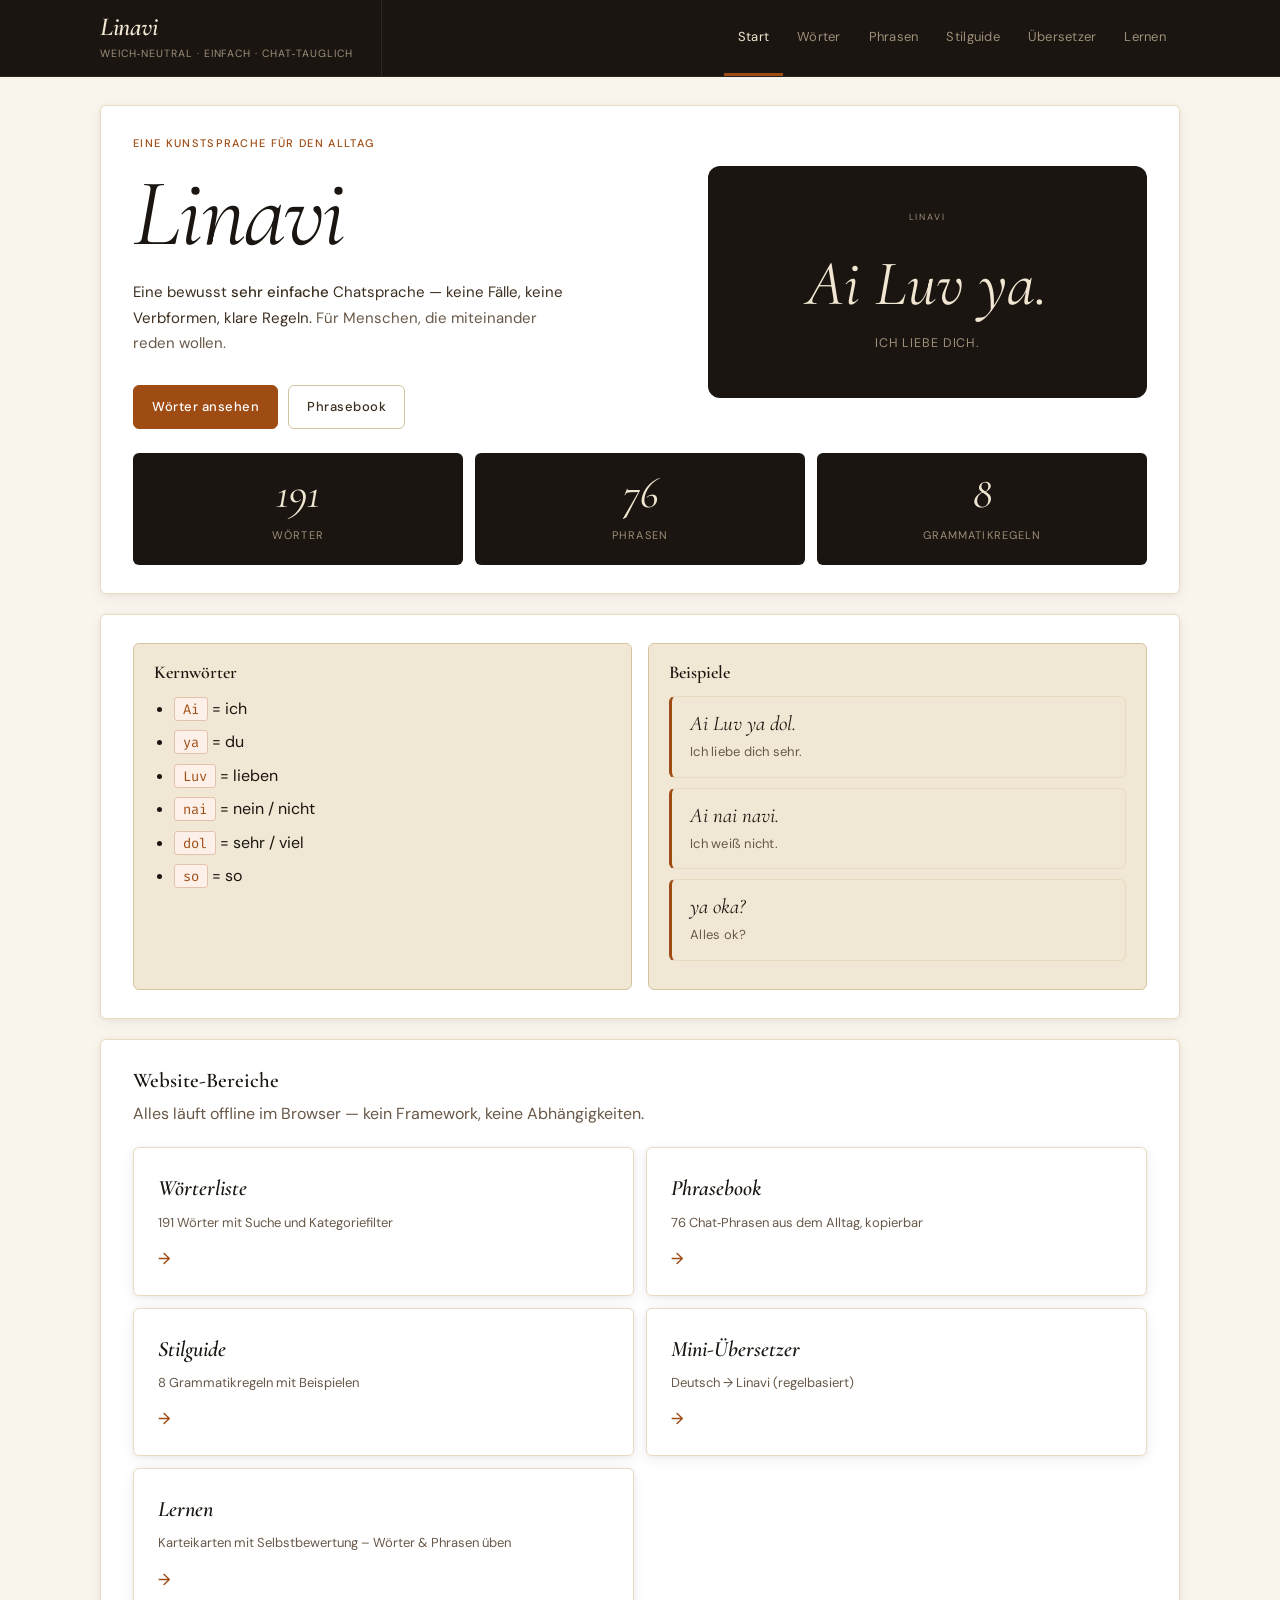
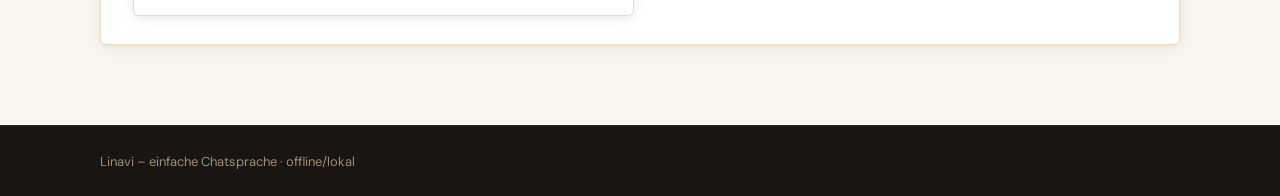
==== commit b2299ce1: "feat: add Lernen nav card to index page Co-Authored-By: Claude Sonnet 4.6 <noreply@anthropic.com>" ====
--- a/index.html
+++ b/index.html
@@ -126,6 +126,11 @@
           <div class="nav-card__desc">Deutsch → Linavi (regelbasiert)</div>
           <div class="nav-card__arrow">→</div>
         </a>
+        <a class="nav-card" href="lernen.html">
+          <div class="nav-card__title">Lernen</div>
+          <div class="nav-card__desc">Karteikarten mit Selbstbewertung – Wörter &amp; Phrasen üben</div>
+          <div class="nav-card__arrow">→</div>
+        </a>
       </div>
     </section>
 
